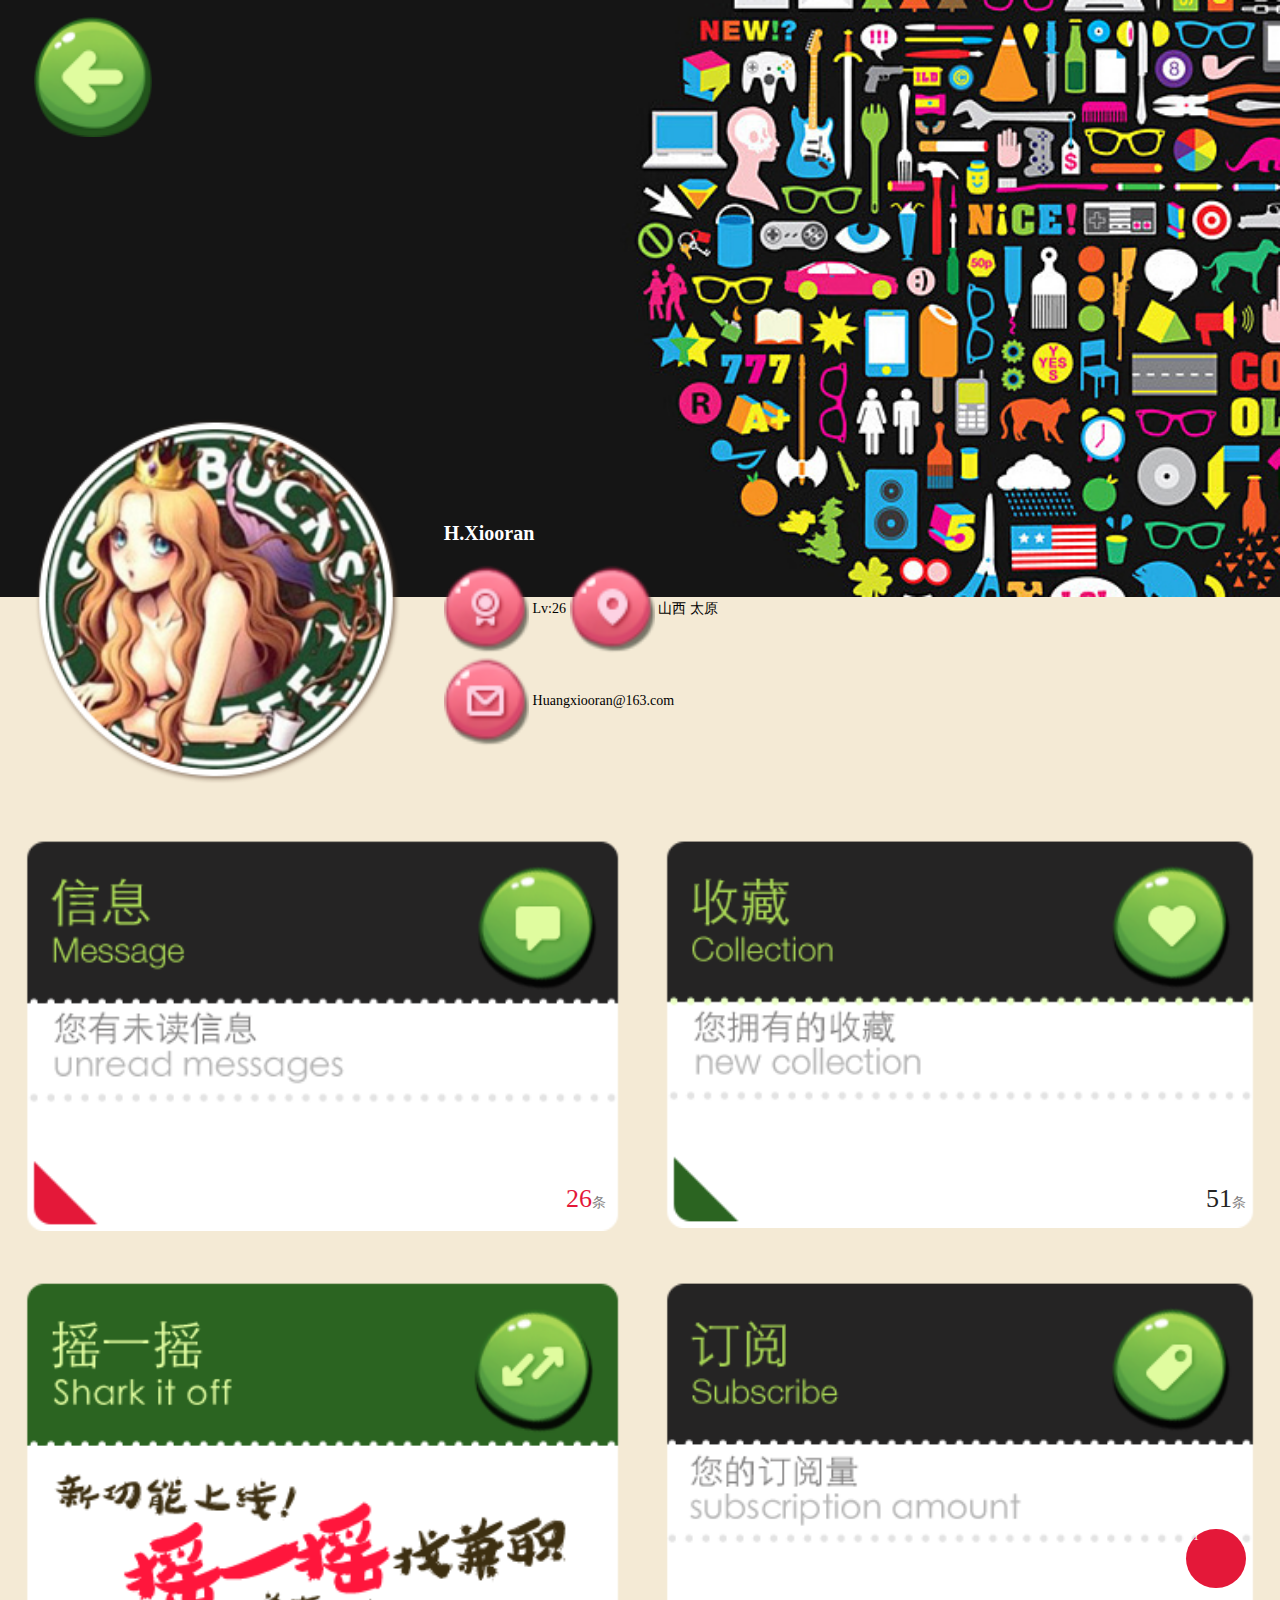
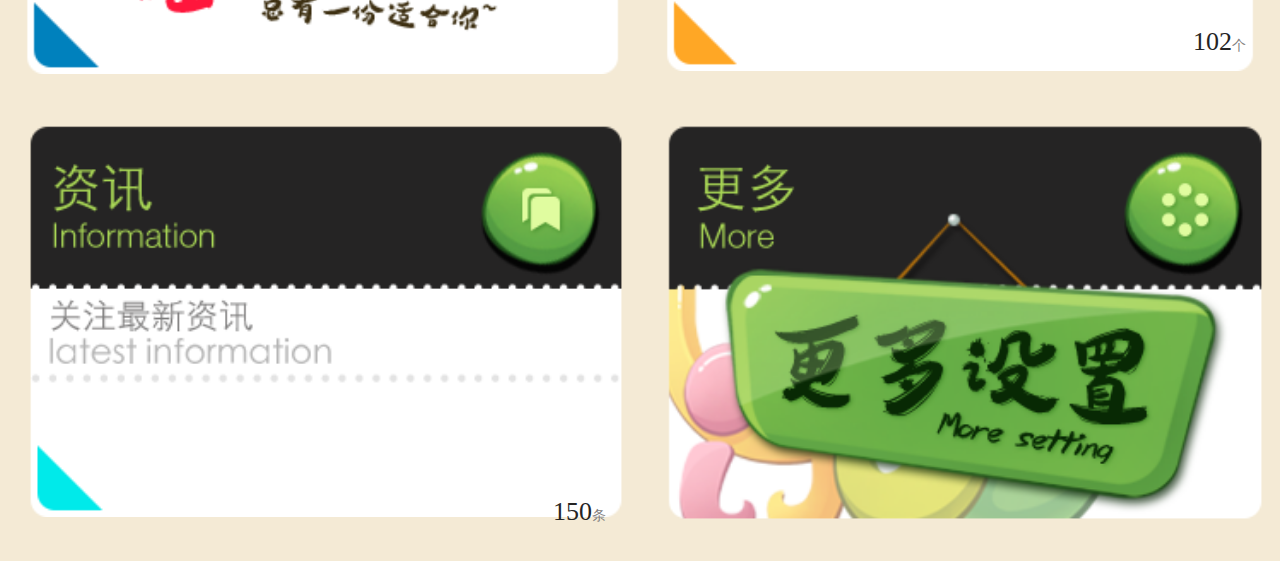
==== job.html @ 75c6f11a "1.0.0" ====
<!DOCTYPE html>
<html lang="en">
<head>
	<meta charset="UTF-8">
	<meta name="viewport" content="width=device-width,initial-scale=1.0,maximum-scale=1.0,user-scalable=0"/>
	<meta name="renderer" content="webkit">
	<meta http-equiv="X-UA-Compatible" content="IE=Edge"/>
	<title>兼职</title>
	<link rel="stylesheet" href="css/jww-css/job.css">
	<script src='js/jww-js/react.js'></script>
</head>
<body>
<!-- banner开始 -->
	<div class="banner">
		<img src="images/jww-images/banner.png" alt="">
		<a href='index.html' class="back">
			<img src="images/jww-images/back.png" alt="">
		</a>
		<a href="" class='my'>
			<img src="images/jww-images/my.png" alt="">
		</a>
		<div class="introduce">
			<span class="top">H.Xiooran</span>
			<div class="location">
				<div class="location-left">
					<span class='scales one'>
						<img src="images/jww-images/localhost.png" alt="">
					</span>
					<span class='scale'>&nbsp;Lv:26&nbsp;</span>
				</div>
				<div class="location-left">
					<span class='scales two'>
						<img src="images/jww-images/scale.png" alt="">
					</span>
					<span class='scale'>&nbsp;山西 太原</span>
				</div>
			</div>
			<div class="location">
				<div class="location-left">
					<span class='scales three'>
						<img src="images/jww-images/massage.png" alt="">
					</span>
					<span class='scale'>&nbsp;Huangxiooran@163.com&nbsp;</span>
				</div>
			</div>
		</div>
	</div>
<!-- banner结束 -->
<!-- 列表开始 -->
	<div class="no"></div>
	<div class="lists">
		<a href='' class="lists-top">
			<img src="images/jww-images/massage1.png" alt="">
			<div class="nums"><span>26</span>条</div>
		</a>
		<a href='' class="lists-top">
			<img src="images/jww-images/collect.png" alt="">
			<div class="nums"><span class='block'>51</span>条</div>
		</a>
		<a href='yaotishi.html' class="lists-top">
			<img src="images/jww-images/shark.png" alt="">
		</a>
		<a href='' class="lists-top">
			<img src="images/jww-images/take.png" alt="">
			<div class="nums"><span class='block'>102</span>个</div>
			<div class="add">+1</div>
		</a>
		<a href='' class="lists-top">
			<img src="images/jww-images/message.png" alt="">
			<div class="nums"><span class='block'>150</span>条</div>
		</a>
		<a href='' class="lists-top">
			<img src="images/jww-images/more1.png" alt="">
		</a>
	</div>
<!-- 列表结束 -->
</body>
</html>
---- css/jww-css/job.css ----
@import url(base.css);
body{
	background:#F4EAD5;
	font-size:16px;
}
/*banner开始*/
.banner{
	width:100%;
	height:3.52rem;
	position:relative;
}
.banner img{
	width:100%;
}
a{
	display:block;
}
.back{
	width:.69rem;
	height:.69rem;
	position:absolute;
	top:.1rem;
	left:.2rem;
}
img{
	display:block;
}
.my{
	width:2.15rem;
	height:2.15rem;
	position:absolute;
	bottom:0;
	transform:translate(.2rem,50%);
}
.introduce{
	width:4.9rem;
	height:auto;
	position:absolute;
	bottom:0;
	right:0;
	transform:translateY(65%);
	display:flex;
	flex-direction:column;
}
.top{
	display:block;
	color:#fff;
	font-weight:bold;
	font-size:20px;
	margin-bottom:.1rem;
}
.location{
	width:100%;
	height:auto;
	display:flex;
	margin:.02rem 0;
	font-size:14px;
}
.scales{
	display:block;
	width:.5rem;
	height:.5rem;
}
.location-left{
	display:flex;
	align-items:center;
}
/*banner结束*/
.no{
	width:100%;
	height:1.2rem;
}
.lists{
	width:100%;
	height:100%;
	display:flex;
	flex-wrap:wrap;
}
.lists-top{
	width:50%;
	flex:1 1 auto;
	height:auto;
	padding:.1rem;
	box-sizing:border-box;
	position:relative;
}
.lists-top img{
	width:100%;
}
.nums{
	position:absolute;
	bottom:.2rem;
	right:.2rem;
	color:#7F7E7E;
	font-size:14px;
}
.nums span{
	font-size:26px;
	color:#E41839;
}
.nums .block{
	color:#252424;
}
.add{
	width:.35rem;
	height:.35rem;
	border-radius:50%;
	background:#E41839;
	color:#fff;
	font-size:12px;
	position:absolute;
	bottom:.6rem;
	right:.2rem;
}
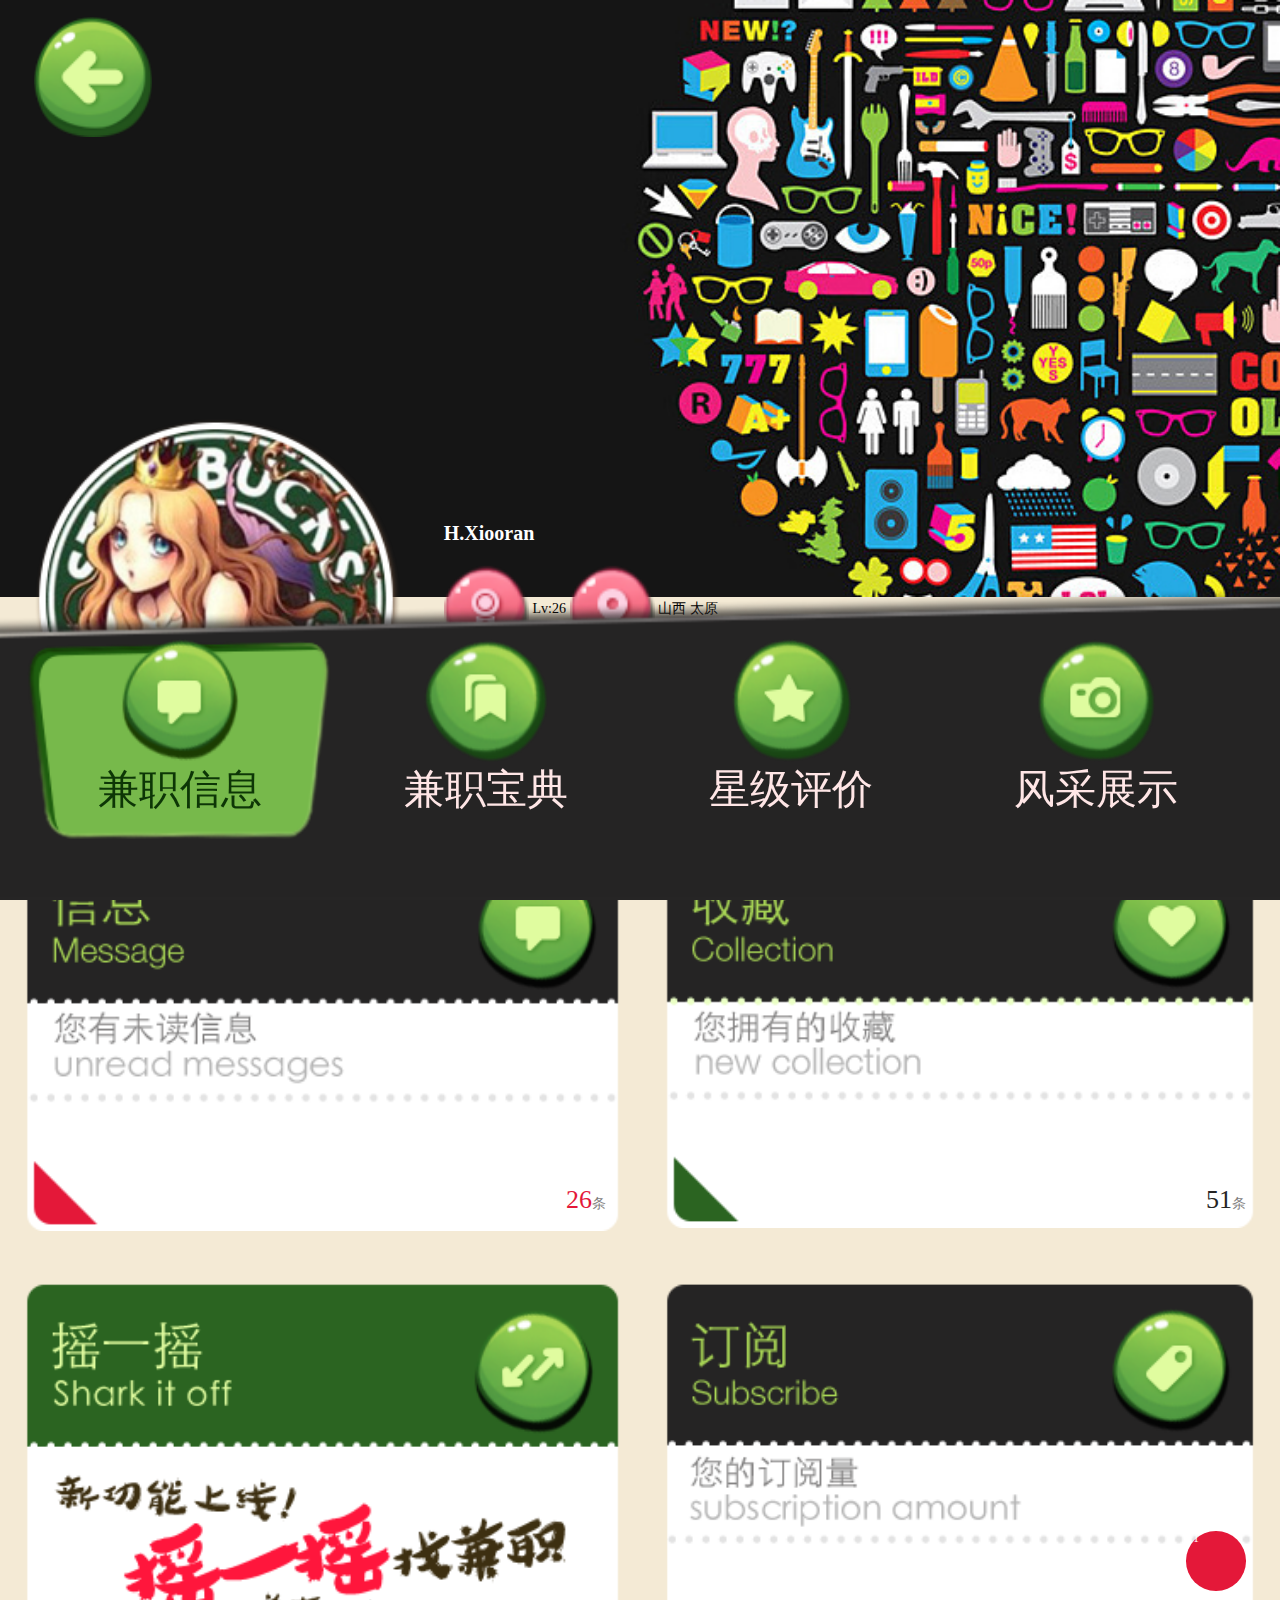
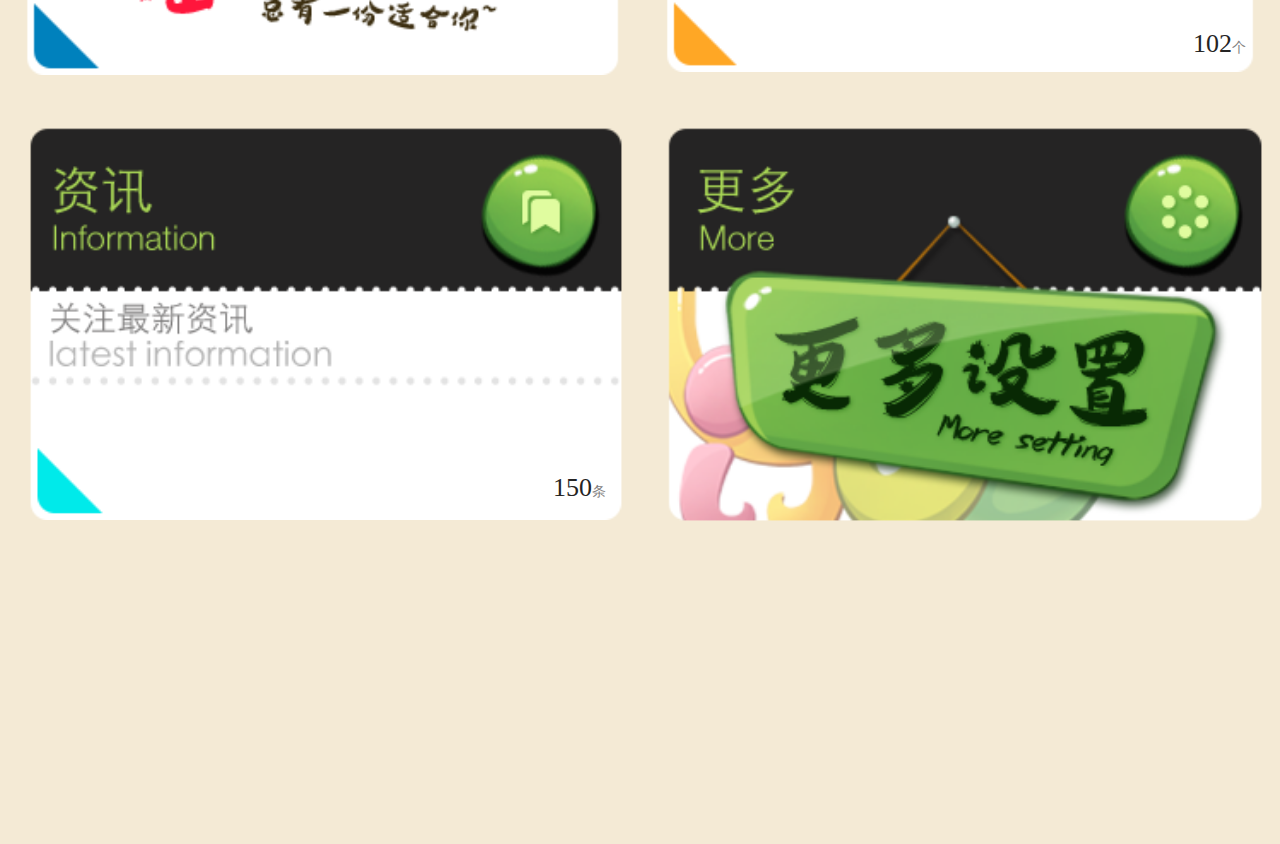
==== commit 7c4031be: "change" ====
--- a/job.html
+++ b/job.html
@@ -74,5 +74,35 @@
 		</a>
 	</div>
 <!-- 列表结束 -->
+<!-- footer 四个按钮-->
+  	<footer>
+	    <ul class="nav_list_fjj">
+	      <li class="nav_box active">
+	        <a href="index.html">
+	          <div class="img" style="background-image:url(images/index/fjj_info_icon.png);"></div>
+	          <p>兼职信息</p>
+	        </a>
+	      </li>
+	      <li class="nav_box">
+	        <a href="baodian.html">
+	          <div class="img" style="background-image:url(images/index/fjj_baodian_icon.png);"></div>
+	          <p>兼职宝典</p>
+	        </a>
+	      </li>
+	      <li class="nav_box">
+	        <a href="##">
+	          <div class="img" style="background-image:url(images/index/fjj_star_icon.png);"></div>
+	          <p>星级评价</p>
+	        </a>
+	      </li>
+	      <li class="nav_box">
+	        <a href="##">
+	          <div class="img" style="background-image:url(images/index/fjj_show_icon.png);"></div>
+	          <p>风采展示</p>
+	        </a>
+	      </li>
+	    </ul>
+  	</footer>
+<!-- end footer -->
 </body>
-</html>+</html>
--- a/css/jww-css/job.css
+++ b/css/jww-css/job.css
@@ -2,6 +2,7 @@
 body{
 	background:#F4EAD5;
 	font-size:16px;
+	padding-bottom:1.8rem;
 }
 /*banner开始*/
 .banner{
@@ -39,8 +40,6 @@
 	bottom:0;
 	right:0;
 	transform:translateY(65%);
-	display:flex;
-	flex-direction:column;
 }
 .top{
 	display:block;
@@ -52,7 +51,7 @@
 .location{
 	width:100%;
 	height:auto;
-	display:flex;
+	float:left;
 	margin:.02rem 0;
 	font-size:14px;
 }
@@ -60,10 +59,13 @@
 	display:block;
 	width:.5rem;
 	height:.5rem;
+	float:left;
 }
 .location-left{
-	display:flex;
-	align-items:center;
+	float:left;
+}
+.scale{
+	line-height:.5rem;
 }
 /*banner结束*/
 .no{
@@ -72,14 +74,15 @@
 }
 .lists{
 	width:100%;
-	height:100%;
-	display:flex;
-	flex-wrap:wrap;
+	height:auto;
+	overflow:hidden;
+	/*display:flex;*/
+	/*flex-wrap:wrap;*/
 }
 .lists-top{
 	width:50%;
-	flex:1 1 auto;
-	height:auto;
+	float:left;
+	height:2.6rem;
 	padding:.1rem;
 	box-sizing:border-box;
 	position:relative;
@@ -111,4 +114,57 @@
 	position:absolute;
 	bottom:.6rem;
 	right:.2rem;
-}+}
+/*----------------------footer*/
+footer {
+  display: block;
+  position: fixed;
+  bottom: 0;
+  left: 0;
+  z-index: 999;
+  width: 100%;
+  height: 1.55rem;
+  padding-bottom: .08rem;
+  padding-top: .2rem;
+  padding-left: .16rem;
+  padding-right: .16rem;
+  background: url(../../images/index/fjj_footer_bg.png) no-repeat center center / cover;
+  text-align: justify;
+  font-size: 0;
+}
+footer::after {
+  display: inline-block;
+  width: 100%;
+  height: 0;
+  line-height: 0;
+}
+footer li {
+  display: inline-block;
+  width: 1.79rem;
+  height: 1.3rem;
+  padding-top: .1rem;
+  font-size: .24rem;
+}
+footer li.active {
+  background: url(../../images/index/fjj_nav_bg_1.png) no-repeat center center / contain;
+}
+footer li.active a p {
+  color: #0D3606;
+}
+footer li a {
+  display: block;
+  width: auto;
+  height: auto;
+}
+footer li a .img {
+  width: 1rem;
+  height: .72rem;
+  margin: auto;
+  background-position: center center;
+  background-repeat: no-repeat;
+  background-size: contain;
+}
+footer li a p {
+  text-align: center;
+  color: #FFE6E6;
+}
